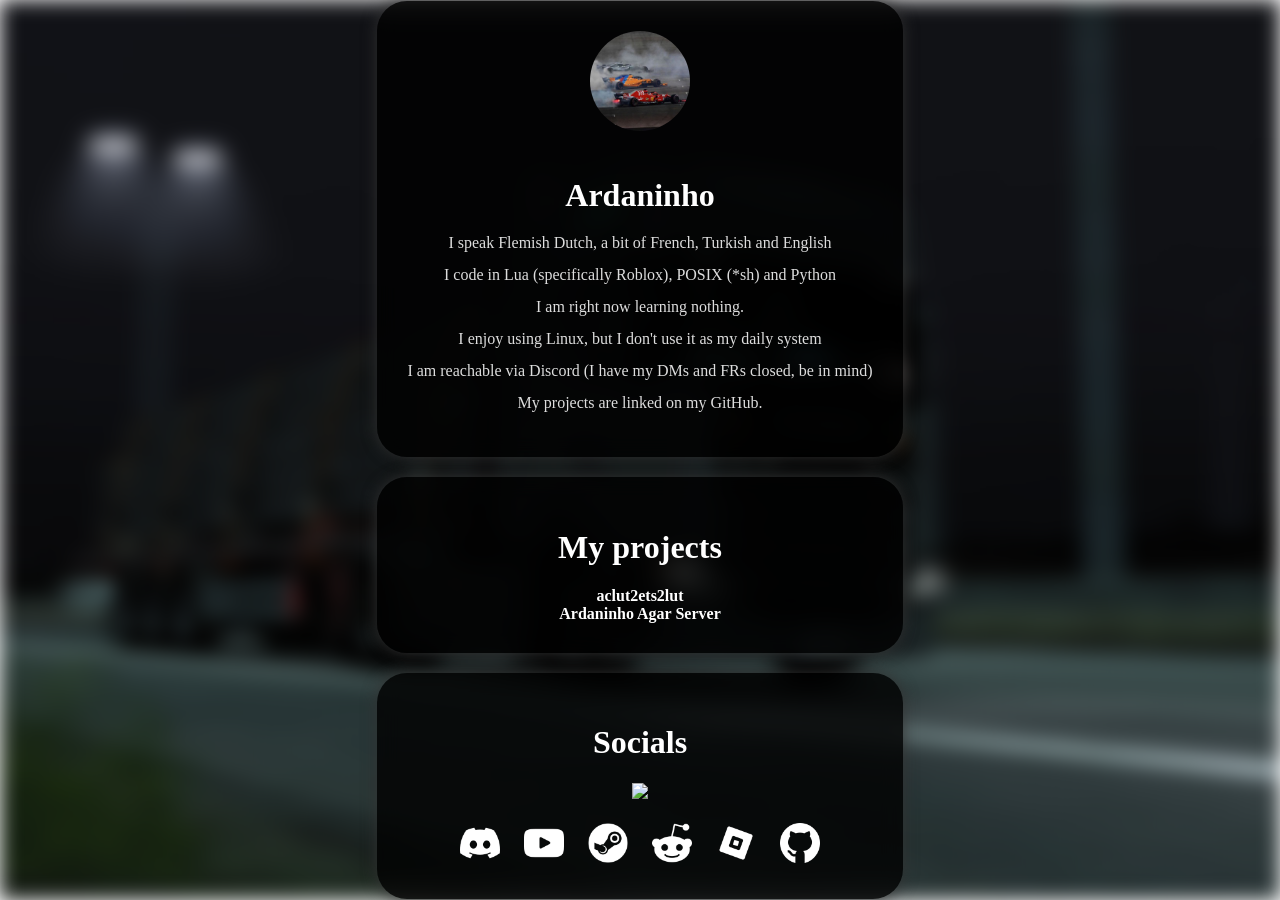
==== index.html @ 2f4925be "website rebuilt" ====
<!DOCTYPE html>
<html lang="en">
<head>
    <meta charset="UTF-8">
    <meta name="viewport" content="width=device-width, initial-scale=1.0">
    <title>About Me</title>
    <link rel="stylesheet" href="styles.css">
</head>
<body>
    <div class="background"></div>
    <div class="p-container">
        <div class="container">
            <img src="/img/pfp.jpeg" alt="Profile Picture" class="profile-pic">
            <h1>Ardaninho</h1>
            <p>I speak Flemish Dutch, a bit of French, Turkish and English</p>
            <p>I code in Lua (specifically Roblox), POSIX (*sh) and Python</p>
            <p>I am right now learning nothing.</p>
            <p>I enjoy using Linux, but I don't use it as my daily system</p>
            <p>I am reachable via Discord (I have my DMs and FRs closed, be in mind)</p>
            <p>My projects are linked on my GitHub.</p>
        </div>
        <div class="container">
            <h1>My projects</h1>
            <a href="https://github.com/Ardaninho/aclut2ets2lut" class="text-button">aclut2ets2lut</a>
            <a href="https://github.com/Ardaninho/ArdaninhoAgarServer" class="text-button">Ardaninho Agar Server</a>
        </div>
        <div class="container">
            <h1>Socials</h1>
            <img src="https://lanyard.cnrad.dev/api/639439553698201626?showDisplayName=true&hideStatus=false&hideTimestamp=false&hideActivity=true&theme=&hideBadges=false&hideDiscrim=false&borderRadius=&bg=0D1117"/>
            <div class="social-icons">
                <a href="https://discord.com/users/639439553698201626"><img src="/img/icons/discord.png" alt="Discord" style="width: 40px; height: 40px;"></a>
                <a href="https://youtube.com/@ardaninho"><img src="/img/icons/youtube.png" alt="YouTube" style="width: 40px; height: 40px;"></a>
                <a href="https://steamcommunity.com/profiles/76561199153327751/"><img src="/img/icons/steam.png" alt="Steam" style="width: 40px; height: 40px;"></a>
                <a href="https://www.reddit.com/user/ArdaninhoYT1/"><img src="/img/icons/reddit.png" alt="Reddit" style="width: 40px; height: 40px;"></a>
                <a href="https://www.roblox.com/users/196789876/profile"><img src="/img/icons/roblox.png" alt="Roblox" style="width: 40px; height: 40px;"></a>
                <a href="https://github.com/Ardaninho"><img src="/img/icons/github.png" alt="GitHub" style="width: 40px; height: 40px;"></a>
            </div>
        </div>
    </div>
</body>
</html>
---- styles.css ----
@font-face {
    font-family: 'Outfit-Regular';
    src: url('/fonts/Outfit-Regular.ttf') format('truetype');
    font-weight: normal;
    font-style: normal;
}
body {
    font-family: 'Outfit-Regular'; 
    margin: 0;
    padding: 0;
    display: flex;
    justify-content: center;
    align-items: center;
    min-height: 100vh;
    position: relative;
    overflow: hidden;
}
.background {
    position: absolute;
    top: 0;
    left: 0;
    width: 100%;
    height: 100%;
    background: url('/img/bg.jpg') no-repeat center center/cover;
    filter: blur(10px);
    z-index: -1;
    border: none; /* Removed any white border */
    background-color: #000; /* Ensures any empty space is black */
}
.p-container {
    display: flex;
    flex-direction: column;
    gap: 20px;
}
.container {
    background: rgba(0, 0, 0, 0.8);
    padding: 30px;
    border-radius: 30px;
    box-shadow: 0 0px 15px rgba(51, 51, 51, 0.9);
    text-align: center;
    backdrop-filter: blur(10px);  
}
.profile-pic {
    width: 100px;
    height: 100px;
    border-radius: 50%;
    object-fit: cover;
    margin-bottom: 20px;
}
h1 {
    font-size: 2rem;
    /* margin-bottom: 5%; */
    color: #fff;
}
p {
    font-size: 1rem;
    color: #ddd;
    line-height: 1;
}
.social-icons {
    margin-top: 20px;
}
.social-icons a {
    margin: 0 10px;
    text-decoration: none;
    font-size: 1.5rem;
    color: #fff;
    transition: box-shadow 0.3s ease-in-out;
}
.social-icons a:hover {
    box-shadow: 0 0 20px rgba(114, 137, 218, 0.8);
}

.text-button {
    font-size: 16px;
    color: #ffffff;
    text-decoration: none;
    font-weight: bold;
    transition: text-shadow 0.3s ease-in-out;
    display: flex;
    flex-direction: column;
}

.text-button:hover {
    text-shadow: 0 0 15px rgba(114, 137, 218, 0.8), 0 0 30px rgba(114, 137, 218, 0.8);
}
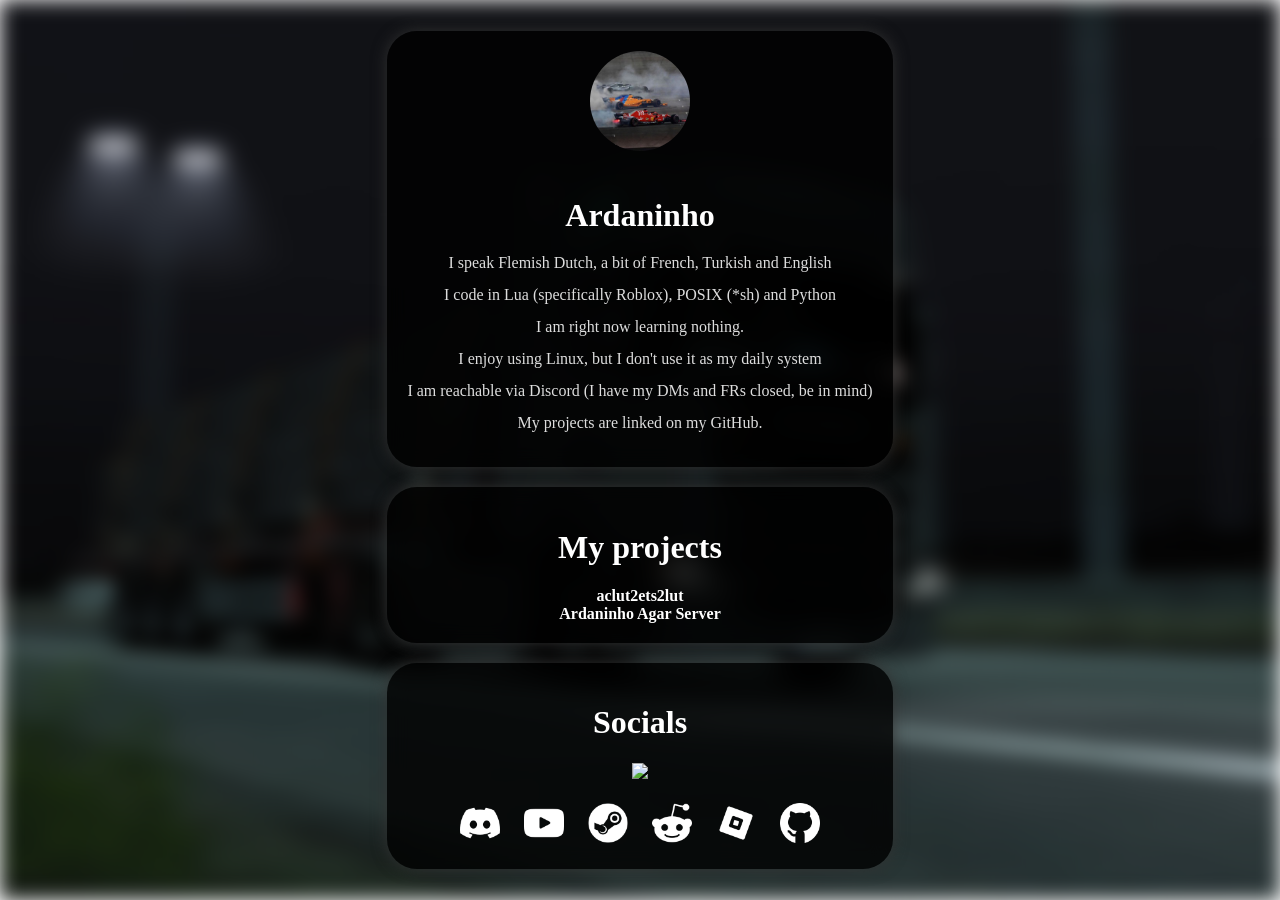
==== commit af81b0cd: "Update index.html" ====
--- a/index.html
+++ b/index.html
@@ -3,7 +3,7 @@
 <head>
     <meta charset="UTF-8">
     <meta name="viewport" content="width=device-width, initial-scale=1.0">
-    <title>About Me</title>
+    <title>Ardaninho's website</title>
     <link rel="stylesheet" href="styles.css">
 </head>
 <body>
--- a/styles.css
+++ b/styles.css
@@ -34,7 +34,7 @@
 }
 .container {
     background: rgba(0, 0, 0, 0.8);
-    padding: 30px;
+    padding: 20px;
     border-radius: 30px;
     box-shadow: 0 0px 15px rgba(51, 51, 51, 0.9);
     text-align: center;
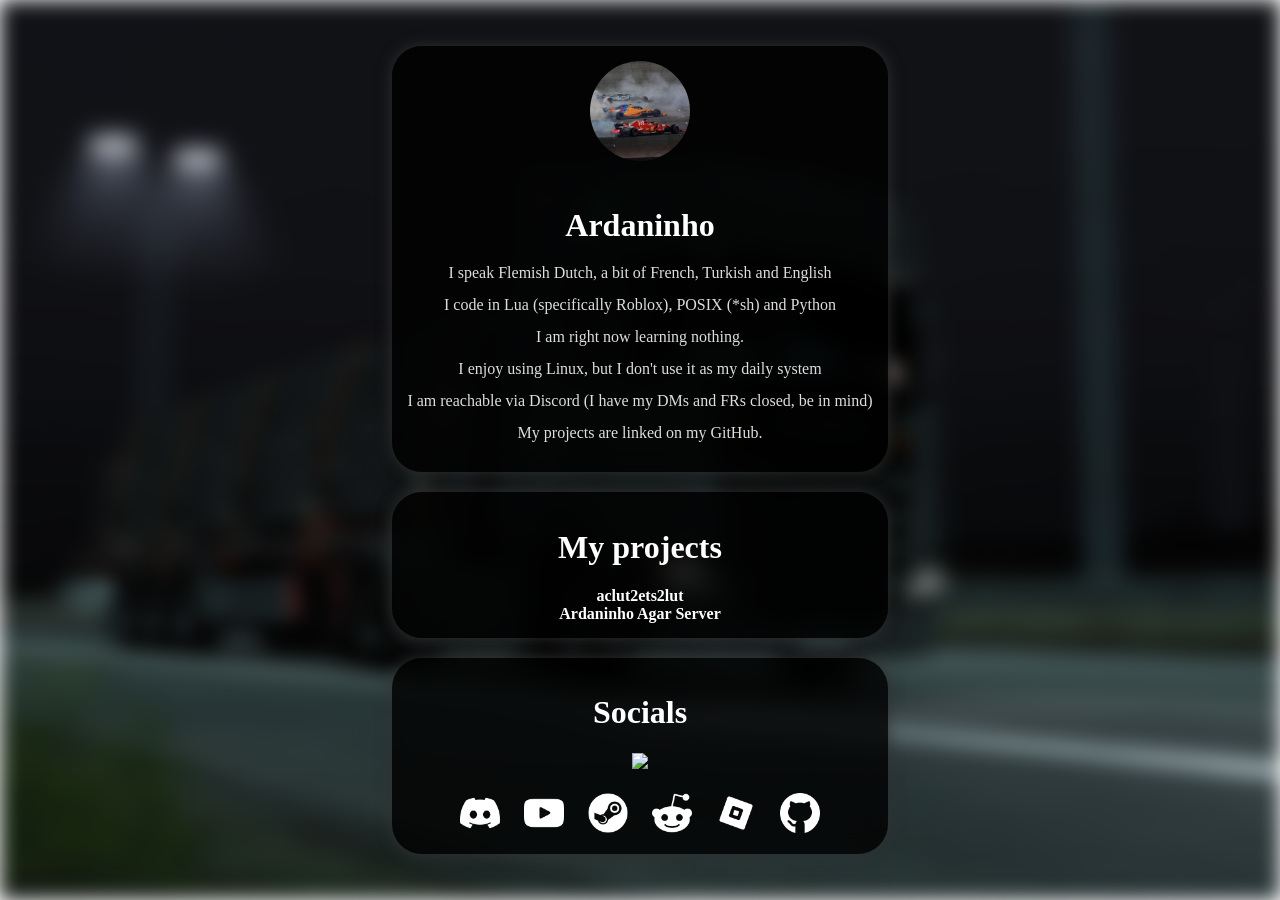
==== commit a88706b2: "last fix" ====
--- a/index.html
+++ b/index.html
@@ -4,6 +4,7 @@
     <meta charset="UTF-8">
     <meta name="viewport" content="width=device-width, initial-scale=1.0">
     <title>Ardaninho's website</title>
+    <link rel="icon" type="image/x-icon" href="/favicon.ico">
     <link rel="stylesheet" href="styles.css">
 </head>
 <body>
--- a/styles.css
+++ b/styles.css
@@ -34,7 +34,7 @@
 }
 .container {
     background: rgba(0, 0, 0, 0.8);
-    padding: 20px;
+    padding: 15px;
     border-radius: 30px;
     box-shadow: 0 0px 15px rgba(51, 51, 51, 0.9);
     text-align: center;
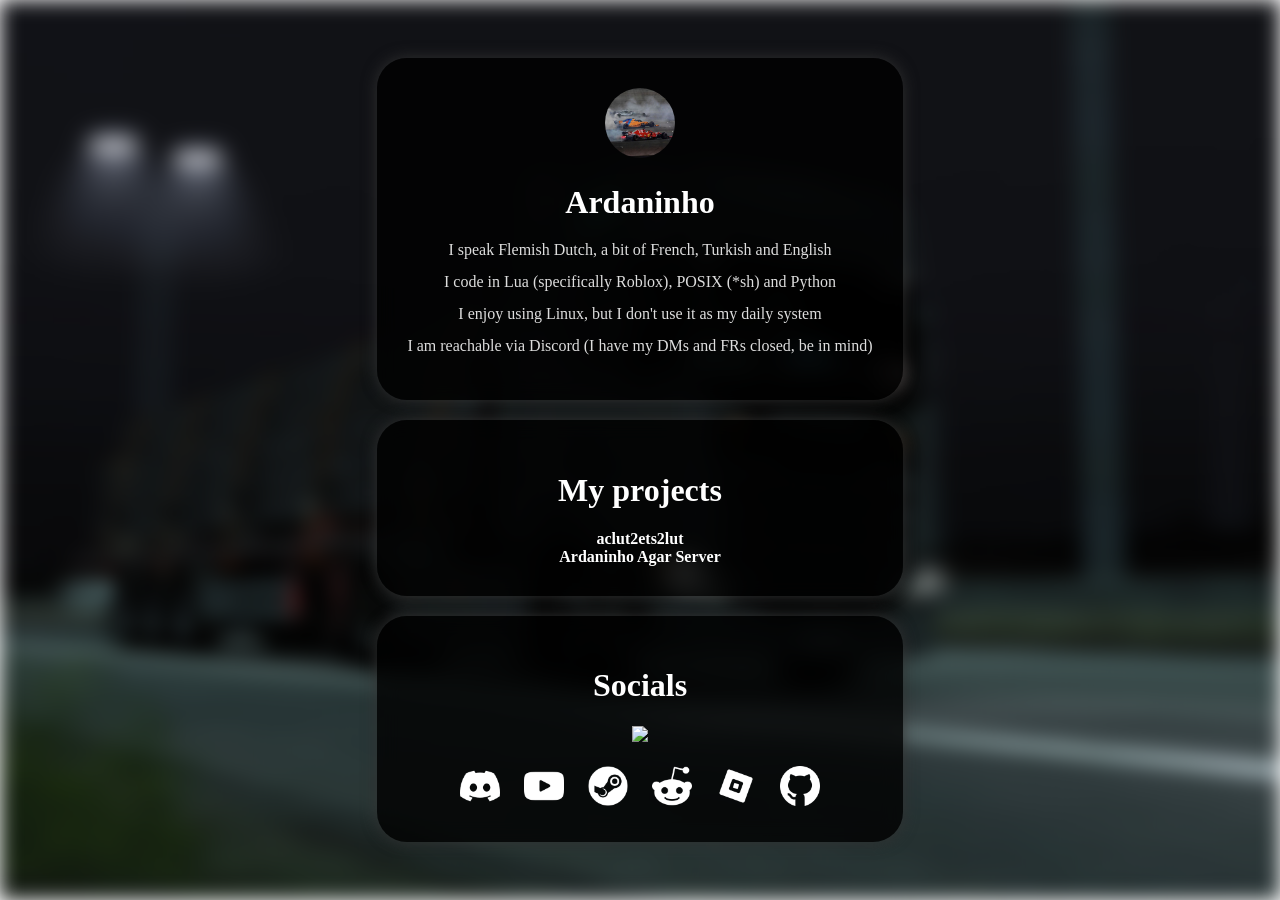
==== commit f16f0ff8: "last fix for real" ====
--- a/index.html
+++ b/index.html
@@ -15,10 +15,8 @@
             <h1>Ardaninho</h1>
             <p>I speak Flemish Dutch, a bit of French, Turkish and English</p>
             <p>I code in Lua (specifically Roblox), POSIX (*sh) and Python</p>
-            <p>I am right now learning nothing.</p>
             <p>I enjoy using Linux, but I don't use it as my daily system</p>
             <p>I am reachable via Discord (I have my DMs and FRs closed, be in mind)</p>
-            <p>My projects are linked on my GitHub.</p>
         </div>
         <div class="container">
             <h1>My projects</h1>
--- a/styles.css
+++ b/styles.css
@@ -34,18 +34,17 @@
 }
 .container {
     background: rgba(0, 0, 0, 0.8);
-    padding: 15px;
+    padding: 30px;
     border-radius: 30px;
     box-shadow: 0 0px 15px rgba(51, 51, 51, 0.9);
     text-align: center;
     backdrop-filter: blur(10px);  
 }
 .profile-pic {
-    width: 100px;
-    height: 100px;
+    width: 70px;
+    height: 70px;
     border-radius: 50%;
     object-fit: cover;
-    margin-bottom: 20px;
 }
 h1 {
     font-size: 2rem;
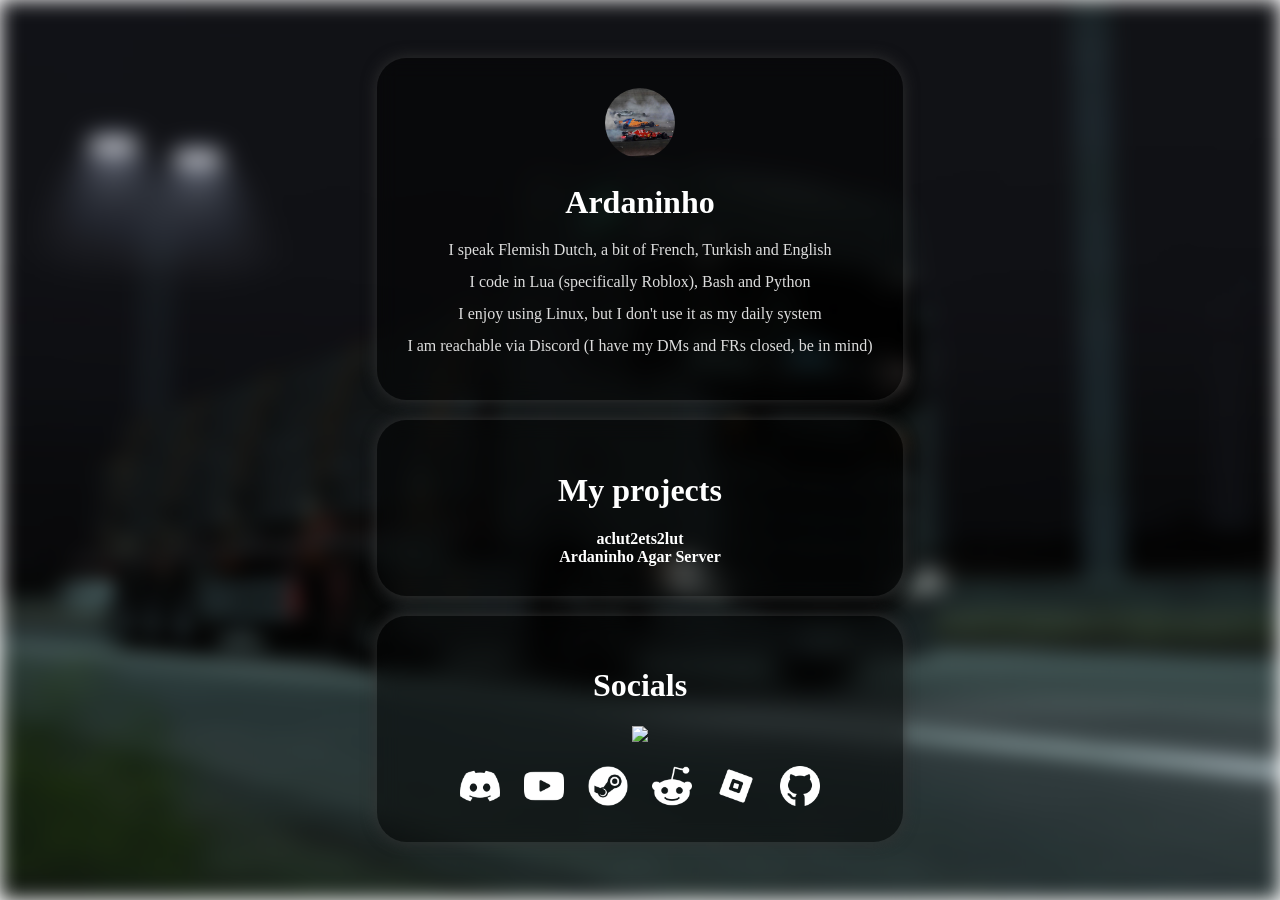
==== commit 661c7f21: "Update index.html" ====
--- a/index.html
+++ b/index.html
@@ -14,7 +14,7 @@
             <img src="/img/pfp.jpeg" alt="Profile Picture" class="profile-pic">
             <h1>Ardaninho</h1>
             <p>I speak Flemish Dutch, a bit of French, Turkish and English</p>
-            <p>I code in Lua (specifically Roblox), POSIX (*sh) and Python</p>
+            <p>I code in Lua (specifically Roblox), Bash and Python</p>
             <p>I enjoy using Linux, but I don't use it as my daily system</p>
             <p>I am reachable via Discord (I have my DMs and FRs closed, be in mind)</p>
         </div>
@@ -37,4 +37,4 @@
         </div>
     </div>
 </body>
-</html>+</html>
--- a/styles.css
+++ b/styles.css
@@ -3,6 +3,9 @@
     src: url('/fonts/Outfit-Regular.ttf') format('truetype');
     font-weight: normal;
     font-style: normal;
+}
+html {
+    overflow-x: hidden;
 }
 body {
     font-family: 'Outfit-Regular'; 
@@ -13,10 +16,10 @@
     align-items: center;
     min-height: 100vh;
     position: relative;
-    overflow: hidden;
+    overflow-x: hidden;
 }
 .background {
-    position: absolute;
+    position: fixed;
     top: 0;
     left: 0;
     width: 100%;
@@ -24,8 +27,9 @@
     background: url('/img/bg.jpg') no-repeat center center/cover;
     filter: blur(10px);
     z-index: -1;
-    border: none; /* Removed any white border */
-    background-color: #000; /* Ensures any empty space is black */
+    border: none;
+    background-color: #000;
+    overflow: hidden;
 }
 .p-container {
     display: flex;
@@ -33,7 +37,9 @@
     gap: 20px;
 }
 .container {
-    background: rgba(0, 0, 0, 0.8);
+    max-height: 300px;
+    overflow: hidden;
+    background: rgba(0, 0, 0, 0.5);
     padding: 30px;
     border-radius: 30px;
     box-shadow: 0 0px 15px rgba(51, 51, 51, 0.9);
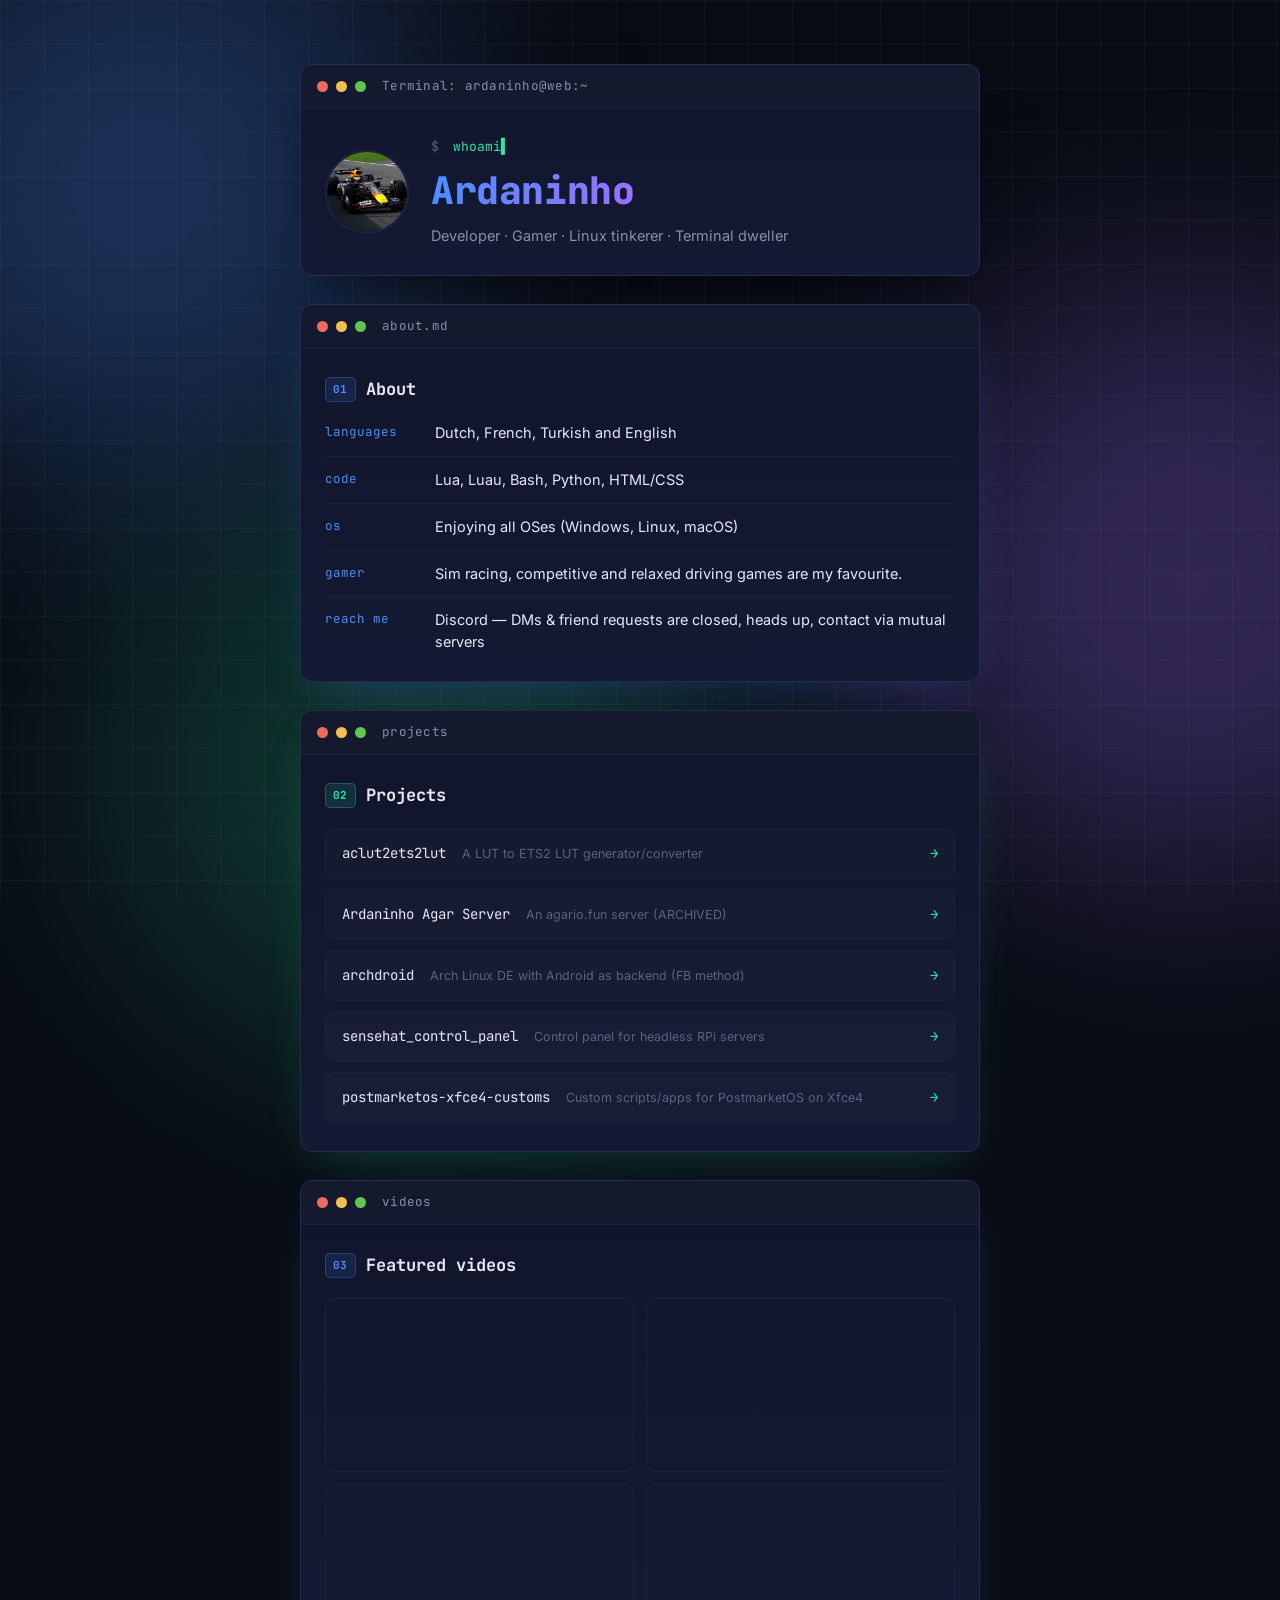
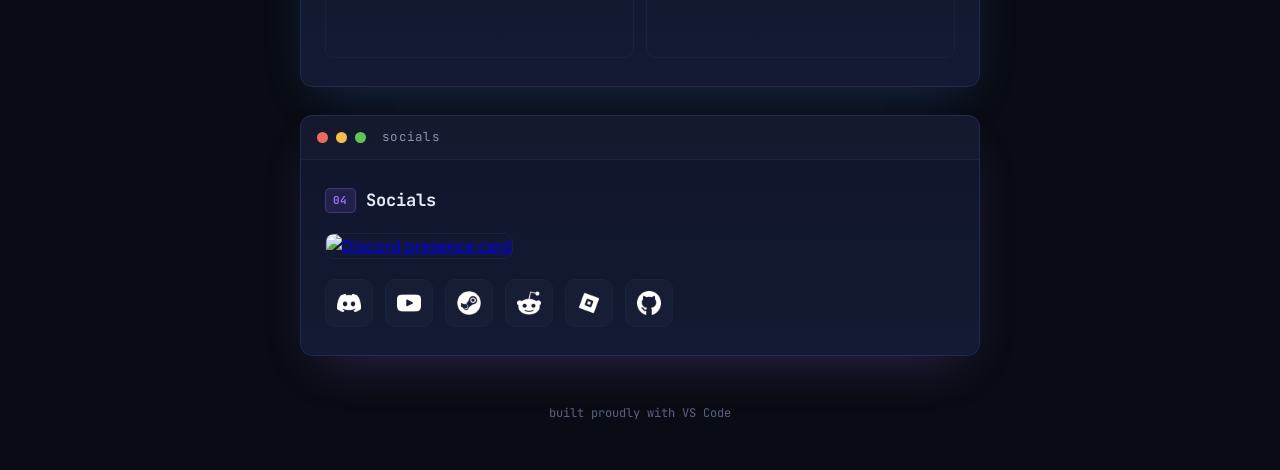
==== commit 0238e1a4: "website revamp" ====
--- a/index.html
+++ b/index.html
@@ -1,40 +1,206 @@
 <!DOCTYPE html>
 <html lang="en">
 <head>
-    <meta charset="UTF-8">
-    <meta name="viewport" content="width=device-width, initial-scale=1.0">
-    <title>Ardaninho's website</title>
-    <link rel="icon" type="image/x-icon" href="/favicon.ico">
-    <link rel="stylesheet" href="styles.css">
+  <meta charset="UTF-8">
+  <meta name="viewport" content="width=device-width, initial-scale=1.0">
+  <title>Ardaninho — About Me</title>
+  <link rel="icon" type="image/x-icon" href="/favicon.ico">
+  <link rel="preconnect" href="https://fonts.googleapis.com">
+  <link rel="preconnect" href="https://fonts.gstatic.com" crossorigin>
+  <link href="https://fonts.googleapis.com/css2?family=JetBrains+Mono:wght@400;500;700;800&family=Inter:wght@400;500;600&display=swap" rel="stylesheet">
+  <link rel="stylesheet" href="styles.css">
 </head>
 <body>
-    <div class="background"></div>
-    <div class="p-container">
-        <div class="container">
-            <img src="/img/pfp.jpeg" alt="Profile Picture" class="profile-pic">
+  <div class="grid-overlay" aria-hidden="true"></div>
+  <div class="glow glow-blue" aria-hidden="true"></div>
+  <div class="glow glow-violet" aria-hidden="true"></div>
+  <div class="glow glow-green" aria-hidden="true"></div>
+
+  <main class="page">
+
+    <!-- HERO -->
+    <section class="hero" id="top">
+      <div class="window hero-window reveal">
+        <div class="window-bar">
+          <span class="dot dot-blue"></span>
+          <span class="dot dot-green"></span>
+          <span class="dot dot-violet"></span>
+          <span class="window-title">Terminal: ardaninho@web:~</span>
+        </div>
+        <div class="window-body hero-body">
+          <img src="/img/pfp.jpeg" alt="Ardaninho's profile picture" class="profile-pic">
+          <div class="hero-text">
+            <p class="prompt-line"><span class="prompt">$</span> <span class="typed" id="typed"></span><span class="cursor" aria-hidden="true">▌</span></p>
             <h1>Ardaninho</h1>
-            <p>I speak Flemish Dutch, a bit of French, Turkish and English</p>
-            <p>I code in Lua (specifically Roblox), Bash and Python</p>
-            <p>I enjoy using Linux, but I don't use it as my daily system</p>
-            <p>I am reachable via Discord (I have my DMs and FRs closed, be in mind)</p>
-        </div>
-        <div class="container">
-            <h1>My projects</h1>
-            <a href="https://github.com/Ardaninho/aclut2ets2lut" class="text-button">aclut2ets2lut</a>
-            <a href="https://github.com/Ardaninho/ArdaninhoAgarServer" class="text-button">Ardaninho Agar Server</a>
-        </div>
-        <div class="container">
-            <h1>Socials</h1>
-            <img src="https://lanyard.cnrad.dev/api/639439553698201626?showDisplayName=true&hideStatus=false&hideTimestamp=false&hideActivity=true&theme=&hideBadges=false&hideDiscrim=false&borderRadius=&bg=0D1117"/>
-            <div class="social-icons">
-                <a href="https://discord.com/users/639439553698201626"><img src="/img/icons/discord.png" alt="Discord" style="width: 40px; height: 40px;"></a>
-                <a href="https://youtube.com/@ardaninho"><img src="/img/icons/youtube.png" alt="YouTube" style="width: 40px; height: 40px;"></a>
-                <a href="https://steamcommunity.com/profiles/76561199153327751/"><img src="/img/icons/steam.png" alt="Steam" style="width: 40px; height: 40px;"></a>
-                <a href="https://www.reddit.com/user/ArdaninhoYT1/"><img src="/img/icons/reddit.png" alt="Reddit" style="width: 40px; height: 40px;"></a>
-                <a href="https://www.roblox.com/users/196789876/profile"><img src="/img/icons/roblox.png" alt="Roblox" style="width: 40px; height: 40px;"></a>
-                <a href="https://github.com/Ardaninho"><img src="/img/icons/github.png" alt="GitHub" style="width: 40px; height: 40px;"></a>
-            </div>
-        </div>
-    </div>
+            <p class="subtitle">Developer · Gamer · Linux tinkerer · Terminal dweller</p>
+          </div>
+        </div>
+      </div>
+    </section>
+
+    <!-- ABOUT -->
+    <section class="stack-section" id="about">
+      <div class="window accent-blue reveal">
+        <div class="window-bar">
+          <span class="dot dot-blue"></span><span class="dot dot-green"></span><span class="dot dot-violet"></span>
+          <span class="window-title">about.md</span>
+        </div>
+        <div class="window-body">
+          <h2><span class="tag tag-blue">01</span> About</h2>
+          <ul class="fact-list">
+            <li><span class="key">languages</span><span class="val">Dutch, French, Turkish and English</span></li>
+            <li><span class="key">code</span><span class="val">Lua, Luau, Bash, Python, HTML/CSS</span></li>
+            <li><span class="key">os</span><span class="val">Enjoying all OSes (Windows, Linux, macOS)</span></li>
+            <li><span class="key">gamer</span><span class="val">Sim racing, competitive and relaxed driving games are my favourite.</span></li>
+            <li><span class="key">reach me</span><span class="val">Discord — DMs &amp; friend requests are closed, heads up, contact via mutual servers</span></li>
+          </ul>
+        </div>
+      </div>
+    </section>
+
+    <!-- PROJECTS -->
+    <section class="stack-section" id="projects">
+      <div class="window accent-green reveal">
+        <div class="window-bar">
+          <span class="dot dot-blue"></span><span class="dot dot-green"></span><span class="dot dot-violet"></span>
+          <span class="window-title">projects</span>
+        </div>
+        <div class="window-body">
+          <h2><span class="tag tag-green">02</span> Projects</h2>
+          <div class="project-grid">
+
+            <a href="https://github.com/Ardaninho/aclut2ets2lut" class="project-card">
+              <span class="project-info">
+                <span class="project-name">aclut2ets2lut</span>
+                <span class="project-desc">A LUT to ETS2 LUT generator/converter</span>
+              </span>
+              <span class="project-arrow" aria-hidden="true">→</span>
+            </a>
+
+            <a href="https://github.com/Ardaninho/ArdaninhoAgarServer" class="project-card">
+              <span class="project-info">
+                <span class="project-name">Ardaninho Agar Server</span>
+                <span class="project-desc">An agario.fun server (ARCHIVED)</span>
+              </span>
+              <span class="project-arrow" aria-hidden="true">→</span>
+            </a>
+
+            <a href="https://github.com/Ardaninho/archdroid" class="project-card">
+              <span class="project-info">
+                <span class="project-name">archdroid</span>
+                <span class="project-desc">Arch Linux DE with Android as backend (FB method)</span>
+              </span>
+              <span class="project-arrow" aria-hidden="true">→</span>
+            </a>
+
+            <a href="https://github.com/Ardaninho/sensehat_control_panel" class="project-card">
+              <span class="project-info">
+                <span class="project-name">sensehat_control_panel</span>
+                <span class="project-desc">Control panel for headless RPi servers</span>
+              </span>
+              <span class="project-arrow" aria-hidden="true">→</span>
+            </a>
+
+            <a href="https://github.com/Ardaninho/postmarketos-xfce4-customs-ardaninho" class="project-card">
+              <span class="project-info">
+                <span class="project-name">postmarketos-xfce4-customs</span>
+                <span class="project-desc">Custom scripts/apps for PostmarketOS on Xfce4</span>
+              </span>
+              <span class="project-arrow" aria-hidden="true">→</span>
+            </a>
+
+          </div>
+        </div>
+      </div>
+    </section>
+
+    <!-- VIDEOS -->
+    <section class="stack-section" id="videos">
+      <div class="window accent-blue reveal">
+        <div class="window-bar">
+          <span class="dot dot-blue"></span><span class="dot dot-green"></span><span class="dot dot-violet"></span>
+          <span class="window-title">videos</span>
+        </div>
+        <div class="window-body">
+          <h2><span class="tag tag-blue">03</span> Featured videos</h2>
+          <div class="video-grid">
+            <iframe width="320" height="200" src="https://www.youtube.com/embed/aNmvrq7fWKg?si=7t1F5Ye08kiSlMY5" title="YouTube video player" frameborder="0" allow="accelerometer; autoplay; clipboard-write; encrypted-media; gyroscope; picture-in-picture; web-share" referrerpolicy="strict-origin-when-cross-origin" allowfullscreen></iframe>
+            <iframe width="320" height="200" src="https://www.youtube.com/embed/r0QV3DhbZB0?si=R0i2dqUzINgJk2Gi" title="YouTube video player" frameborder="0" allow="accelerometer; autoplay; clipboard-write; encrypted-media; gyroscope; picture-in-picture; web-share" referrerpolicy="strict-origin-when-cross-origin" allowfullscreen></iframe>
+            <iframe width="320" height="200" src="https://www.youtube.com/embed/Dyv2S-MK7P0?si=8xjMFCKRacK23TEb" title="YouTube video player" frameborder="0" allow="accelerometer; autoplay; clipboard-write; encrypted-media; gyroscope; picture-in-picture; web-share" referrerpolicy="strict-origin-when-cross-origin" allowfullscreen></iframe>
+            <iframe width="320" height="200" src="https://www.youtube.com/embed/eJXG1W-iSco?si=9hQozSYU3Wl-T4NS" title="YouTube video player" frameborder="0" allow="accelerometer; autoplay; clipboard-write; encrypted-media; gyroscope; picture-in-picture; web-share" referrerpolicy="strict-origin-when-cross-origin" allowfullscreen></iframe>
+          </div>
+        </div>
+      </div>
+    </section>
+
+    <!-- SOCIALS -->
+    <section class="stack-section" id="socials">
+      <div class="window accent-violet reveal">
+        <div class="window-bar">
+          <span class="dot dot-blue"></span><span class="dot dot-green"></span><span class="dot dot-violet"></span>
+          <span class="window-title">socials</span>
+        </div>
+        <div class="window-body">
+          <h2><span class="tag tag-violet">04</span> Socials</h2>
+          <a href="https://discord.com/users/639439553698201626" class="lanyard-link" aria-label="Discord">
+            <img class="lanyard" src="https://lanyard.cnrad.dev/api/639439553698201626?bg=141a33" alt="Discord presence card">
+          </a>
+          <div class="social-icons">
+            <a href="https://discord.com/users/639439553698201626" aria-label="Discord"><img src="/img/icons/discord.png" alt=""></a>
+            <a href="https://youtube.com/@ardaninho" aria-label="YouTube"><img src="/img/icons/youtube.png" alt=""></a>
+            <a href="https://steamcommunity.com/profiles/76561199153327751/" aria-label="Steam"><img src="/img/icons/steam.png" alt=""></a>
+            <a href="https://www.reddit.com/user/ArdaninhoYT1/" aria-label="Reddit"><img src="/img/icons/reddit.png" alt=""></a>
+            <a href="https://www.roblox.com/users/196789876/profile" aria-label="Roblox"><img src="/img/icons/roblox.png" alt=""></a>
+            <a href="https://github.com/Ardaninho" aria-label="GitHub"><img src="/img/icons/github.png" alt=""></a>
+          </div>
+        </div>
+      </div>
+    </section>
+
+    <footer class="footer">
+      <span>built proudly with VS Code</span>
+    </footer>
+
+  </main>
+
+  <script>
+    (function () {
+      var text = "whoami";
+      var el = document.getElementById('typed');
+      var reduceMotion = window.matchMedia('(prefers-reduced-motion: reduce)').matches;
+      if (!el) return;
+      if (reduceMotion) {
+        el.textContent = text;
+        return;
+      }
+      var i = 0;
+      function type() {
+        el.textContent = text.slice(0, i);
+        i++;
+        if (i <= text.length) setTimeout(type, 110);
+      }
+      type();
+    })();
+  </script>
+
+  <script>
+    (function () {
+      var reduceMotion = window.matchMedia('(prefers-reduced-motion: reduce)').matches;
+      var windows = document.querySelectorAll('.window.reveal');
+      if (reduceMotion || !('IntersectionObserver' in window)) {
+        windows.forEach(function (w) { w.classList.add('is-visible'); });
+        return;
+      }
+      var observer = new IntersectionObserver(function (entries) {
+        entries.forEach(function (entry) {
+          if (entry.isIntersecting) {
+            entry.target.classList.add('is-visible');
+            observer.unobserve(entry.target);
+          }
+        });
+      }, { threshold: 0.15 });
+      windows.forEach(function (w) { observer.observe(w); });
+    })();
+  </script>
 </body>
-</html>
+</html>
--- a/styles.css
+++ b/styles.css
@@ -1,91 +1,387 @@
-@font-face {
-    font-family: 'Outfit-Regular';
-    src: url('/fonts/Outfit-Regular.ttf') format('truetype');
-    font-weight: normal;
-    font-style: normal;
-}
-html {
-    overflow-x: hidden;
-}
+/* ===== Design tokens ===== */
+:root {
+  --bg: #090c14;
+  --surface: #10152b;
+  --surface-2: #141a33;
+  --border: #232a4d;
+  --border-soft: #1b2140;
+
+  --blue: #4c8dff;
+  --green: #2ee6a6;
+  --violet: #9d6fff;
+
+  --red: #EC6B5F;
+  --yellow: #F5BF4E;
+  --green2: #61C554;
+
+  --text: #e7e9f5;
+  --muted: #8890ac;
+  --muted-soft: #5b6182;
+
+  --font-mono: 'JetBrains Mono', ui-monospace, SFMono-Regular, Menlo, Consolas, monospace;
+  --font-body: 'Inter', system-ui, -apple-system, sans-serif;
+
+  --radius: 12px;
+  --window-max: 720px;
+}
+
+* { box-sizing: border-box; }
+
+html { scroll-behavior: smooth; }
+@media (prefers-reduced-motion: reduce) {
+  html { scroll-behavior: auto; }
+  * { animation-duration: 0.001ms !important; animation-iteration-count: 1 !important; transition-duration: 0.001ms !important; }
+}
+
 body {
-    font-family: 'Outfit-Regular'; 
-    margin: 0;
-    padding: 0;
-    display: flex;
-    justify-content: center;
-    align-items: center;
-    min-height: 100vh;
-    position: relative;
-    overflow-x: hidden;
-}
-.background {
-    position: fixed;
-    top: 0;
-    left: 0;
-    width: 100%;
-    height: 100%;
-    background: url('/img/bg.jpg') no-repeat center center/cover;
-    filter: blur(10px);
-    z-index: -1;
-    border: none;
-    background-color: #000;
-    overflow: hidden;
-}
-.p-container {
-    display: flex;
-    flex-direction: column;
-    gap: 20px;
-}
-.container {
-    max-height: 300px;
-    overflow: hidden;
-    background: rgba(0, 0, 0, 0.5);
-    padding: 30px;
-    border-radius: 30px;
-    box-shadow: 0 0px 15px rgba(51, 51, 51, 0.9);
-    text-align: center;
-    backdrop-filter: blur(10px);  
-}
+  margin: 0;
+  background: var(--bg);
+  color: var(--text);
+  font-family: var(--font-body);
+  line-height: 1.5;
+  -webkit-font-smoothing: antialiased;
+  min-height: 100vh;
+  position: relative;
+  overflow-x: hidden;
+}
+
+/* ===== Ambient background ===== */
+.grid-overlay {
+  position: fixed;
+  inset: 0;
+  z-index: 0;
+  background-image:
+    linear-gradient(to right, rgba(231, 233, 245, 0.035) 1px, transparent 1px),
+    linear-gradient(to bottom, rgba(231, 233, 245, 0.035) 1px, transparent 1px);
+  background-size: 44px 44px;
+  pointer-events: none;
+}
+
+.glow {
+  position: fixed;
+  width: 46vw;
+  height: 46vw;
+  max-width: 620px;
+  max-height: 620px;
+  border-radius: 50%;
+  filter: blur(120px);
+  opacity: 0.28;
+  z-index: 0;
+  pointer-events: none;
+}
+.glow-blue   { top: -12%; left: -12%; background: var(--blue); }
+.glow-violet { top: 32%; right: -16%; background: var(--violet); }
+.glow-green  { bottom: -18%; left: 8%; background: var(--green); opacity: 0.18; }
+
+/* ===== Layout ===== */
+.page {
+  position: relative;
+  z-index: 1;
+  max-width: var(--window-max);
+  margin: 0 auto;
+  padding: 64px 20px 40px;
+  display: flex;
+  flex-direction: column;
+  gap: 28px;
+}
+
+.hero, .stack-section { width: 100%; }
+
+/* ===== Window chrome (signature element) ===== */
+.window {
+  background: linear-gradient(180deg, var(--surface) 0%, var(--surface-2) 100%);
+  border: 1px solid var(--border);
+  border-radius: var(--radius);
+  overflow: hidden;
+  box-shadow: 0 20px 50px -20px rgba(0, 0, 0, 0.6);
+}
+
+/* ===== Scroll reveal ===== */
+.window.reveal {
+  opacity: 0;
+  transform: scale(0.8);
+  transition: opacity 0.6s ease, transform 0.6s ease;
+}
+
+.window.reveal.is-visible {
+  opacity: 1;
+  transform: scale(1);
+}
+
+@media (prefers-reduced-motion: reduce) {
+  .window.reveal {
+    opacity: 1;
+    transform: none;
+    transition: none;
+  }
+}
+
+.window-bar {
+  display: flex;
+  align-items: center;
+  gap: 8px;
+  padding: 12px 16px;
+  border-bottom: 1px solid var(--border-soft);
+  background: rgba(255, 255, 255, 0.015);
+}
+
+.dot { width: 11px; height: 11px; border-radius: 50%; display: inline-block; }
+.dot-blue   { background: var(--red); }
+.dot-green  { background: var(--yellow); }
+.dot-violet { background: var(--green2); }
+
+.window-title {
+  margin-left: 8px;
+  font-family: var(--font-mono);
+  font-size: 12.5px;
+  color: var(--muted);
+  letter-spacing: 0.02em;
+}
+
+.window-body { padding: 28px 24px; }
+
+.accent-blue   { box-shadow: 0 20px 50px -20px rgba(76, 141, 255, 0.28); }
+.accent-green  { box-shadow: 0 20px 50px -20px rgba(46, 230, 166, 0.24); }
+.accent-violet { box-shadow: 0 20px 50px -20px #9d6fff47; }
+
+/* ===== Hero ===== */
+.hero-body {
+  display: flex;
+  align-items: center;
+  gap: 22px;
+  flex-wrap: wrap;
+}
+
 .profile-pic {
-    width: 70px;
-    height: 70px;
-    border-radius: 50%;
-    object-fit: cover;
-}
-h1 {
-    font-size: 2rem;
-    /* margin-bottom: 5%; */
-    color: #fff;
-}
-p {
-    font-size: 1rem;
-    color: #ddd;
-    line-height: 1;
-}
+  width: 84px;
+  height: 84px;
+  border-radius: 50%;
+  object-fit: cover;
+  border: 2px solid var(--border-soft);
+  flex-shrink: 0;
+}
+
+.hero-text { min-width: 0; }
+
+.prompt-line {
+  margin: 0 0 6px;
+  font-family: var(--font-mono);
+  font-size: 13px;
+  color: var(--green);
+}
+.prompt { color: var(--muted-soft); margin-right: 6px; }
+.cursor {
+  display: inline-block;
+  color: var(--green);
+  animation: blink 1s step-start infinite;
+}
+@keyframes blink { 50% { opacity: 0; } }
+
+.hero h1 {
+  margin: 0 0 6px;
+  font-family: var(--font-mono);
+  font-weight: 800;
+  font-size: clamp(28px, 5vw, 38px);
+  letter-spacing: -0.01em;
+  background: linear-gradient(90deg, var(--blue), var(--violet) 60%, var(--green));
+  -webkit-background-clip: text;
+  background-clip: text;
+  color: transparent;
+}
+
+.subtitle {
+  margin: 0;
+  color: var(--muted);
+  font-size: 14.5px;
+}
+
+/* ===== Section headings ===== */
+h2 {
+  margin: 0 0 20px;
+  font-family: var(--font-mono);
+  font-size: 17px;
+  font-weight: 700;
+  display: flex;
+  align-items: center;
+  gap: 10px;
+  color: var(--text);
+}
+
+.tag {
+  font-size: 11px;
+  font-weight: 700;
+  padding: 3px 7px;
+  border-radius: 5px;
+  letter-spacing: 0.03em;
+}
+.tag-blue   { color: var(--blue);   background: rgba(76, 141, 255, 0.12); border: 1px solid rgba(76, 141, 255, 0.28); }
+.tag-green  { color: var(--green);  background: rgba(46, 230, 166, 0.12); border: 1px solid rgba(46, 230, 166, 0.28); }
+.tag-violet { color: var(--violet); background: rgba(157, 111, 255, 0.12); border: 1px solid rgba(157, 111, 255, 0.28); }
+
+/* ===== About ===== */
+.fact-list {
+  list-style: none;
+  margin: 0;
+  padding: 0;
+  display: flex;
+  flex-direction: column;
+  gap: 12px;
+}
+.fact-list li {
+  display: grid;
+  grid-template-columns: 96px 1fr;
+  gap: 14px;
+  padding-bottom: 12px;
+  border-bottom: 1px solid var(--border-soft);
+  font-size: 14.5px;
+}
+.fact-list li:last-child { border-bottom: none; padding-bottom: 0; }
+.key {
+  font-family: var(--font-mono);
+  font-size: 12.5px;
+  color: var(--blue);
+  padding-top: 1px;
+}
+.val { color: var(--text); }
+
+/* ===== Projects ===== */
+.project-grid {
+  display: flex;
+  flex-direction: column;
+  gap: 10px;
+}
+
+.project-card {
+  display: flex;
+  align-items: center;
+  justify-content: space-between;
+  padding: 14px 16px;
+  border: 1px solid var(--border-soft);
+  border-radius: 9px;
+  text-decoration: none;
+  color: var(--text);
+  font-family: var(--font-mono);
+  font-size: 14px;
+  background: #ffffff04;
+  transition: border-color 0.15s ease, transform 0.15s ease, background 0.15s ease;
+}
+.project-card:hover,
+.project-card:focus-visible {
+  border-color: var(--green);
+  background: rgba(46, 230, 166, 0.06);
+  transform: translateX(2px);
+}
+.project-card:focus-visible { outline: 2px solid var(--green); outline-offset: 2px; }
+
+.project-arrow {
+  color: var(--green);
+  transition: transform 0.15s ease;
+}
+.project-card:hover .project-arrow { transform: translateX(3px); }
+
+.project-name {
+  margin-right: 8px;
+}
+
+.project-info {
+  display: flex;
+  align-items: baseline;
+  gap: 8px;
+  min-width: 0;
+}
+
+.project-desc {
+  align-items: left;
+  font-family: var(--font-body);
+  font-size: 12.5px;
+  color: var(--muted-soft);
+}
+
+/* ===== Videos ===== */
+
+.video-grid {
+  display: grid;
+  grid-template-columns: 1fr 1fr;
+  gap: 12px;
+}
+
+.video-grid iframe {
+  width: 100%;
+  aspect-ratio: 16 / 9;
+  height: auto;
+  border-radius: 9px;
+  border: 1px solid var(--border-soft);
+}
+
+
+/* ===== Socials ===== */
+.lanyard {
+  display: block;
+  max-width: 100%;
+  border-radius: 9px;
+  margin-bottom: 20px;
+  border: 1px solid var(--border-soft);
+}
+
+.lanyard-link {
+  display: block;
+  width: fit-content;
+  margin-bottom: 20px;
+  border-radius: 9px;
+  transition: transform 0.15s ease, opacity 0.15s ease;
+}
+
+.lanyard-link:hover,
+.lanyard-link:focus-visible {
+  border-color: var(--violet);
+  transform: translateY(-2px);
+  opacity: 0.9;
+}
+.lanyard-link:focus-visible { outline: 2px solid var(--violet); outline-offset: 2px; }
+
 .social-icons {
-    margin-top: 20px;
-}
+  display: flex;
+  flex-wrap: wrap;
+  gap: 12px;
+}
+
 .social-icons a {
-    margin: 0 10px;
-    text-decoration: none;
-    font-size: 1.5rem;
-    color: #fff;
-    transition: box-shadow 0.3s ease-in-out;
-}
-.social-icons a:hover {
-    box-shadow: 0 0 20px rgba(114, 137, 218, 0.8);
-}
-
-.text-button {
-    font-size: 16px;
-    color: #ffffff;
-    text-decoration: none;
-    font-weight: bold;
-    transition: text-shadow 0.3s ease-in-out;
-    display: flex;
-    flex-direction: column;
-}
-
-.text-button:hover {
-    text-shadow: 0 0 15px rgba(114, 137, 218, 0.8), 0 0 30px rgba(114, 137, 218, 0.8);
+  display: flex;
+  align-items: center;
+  justify-content: center;
+  width: 48px;
+  height: 48px;
+  border-radius: 10px;
+  border: 1px solid var(--border-soft);
+  background: rgba(255, 255, 255, 0.015);
+  transition: border-color 0.15s ease, transform 0.15s ease, background 0.15s ease;
+}
+.social-icons a:hover,
+.social-icons a:focus-visible {
+  border-color: var(--violet);
+  background: rgba(157, 111, 255, 0.08);
+  transform: translateY(-2px);
+}
+.social-icons a:focus-visible { outline: 2px solid var(--violet); outline-offset: 2px; }
+
+.social-icons img { width: 24px; height: 24px; }
+
+/* ===== Footer ===== */
+.footer {
+  text-align: center;
+  padding: 20px 0 8px;
+  font-family: var(--font-mono);
+  font-size: 12px;
+  color: var(--muted-soft);
+}
+
+/* ===== Responsive ===== */
+@media (max-width: 560px) {
+  .page { padding: 40px 14px 32px; gap: 20px; }
+  .window-body { padding: 22px 18px; }
+  .hero-body { gap: 16px; }
+  .profile-pic { width: 68px; height: 68px; }
+  .fact-list li { grid-template-columns: 1fr; gap: 4px; }
+  .key::after { content: ""; }
+  .video-grid { grid-template-columns: 1fr; }
 }
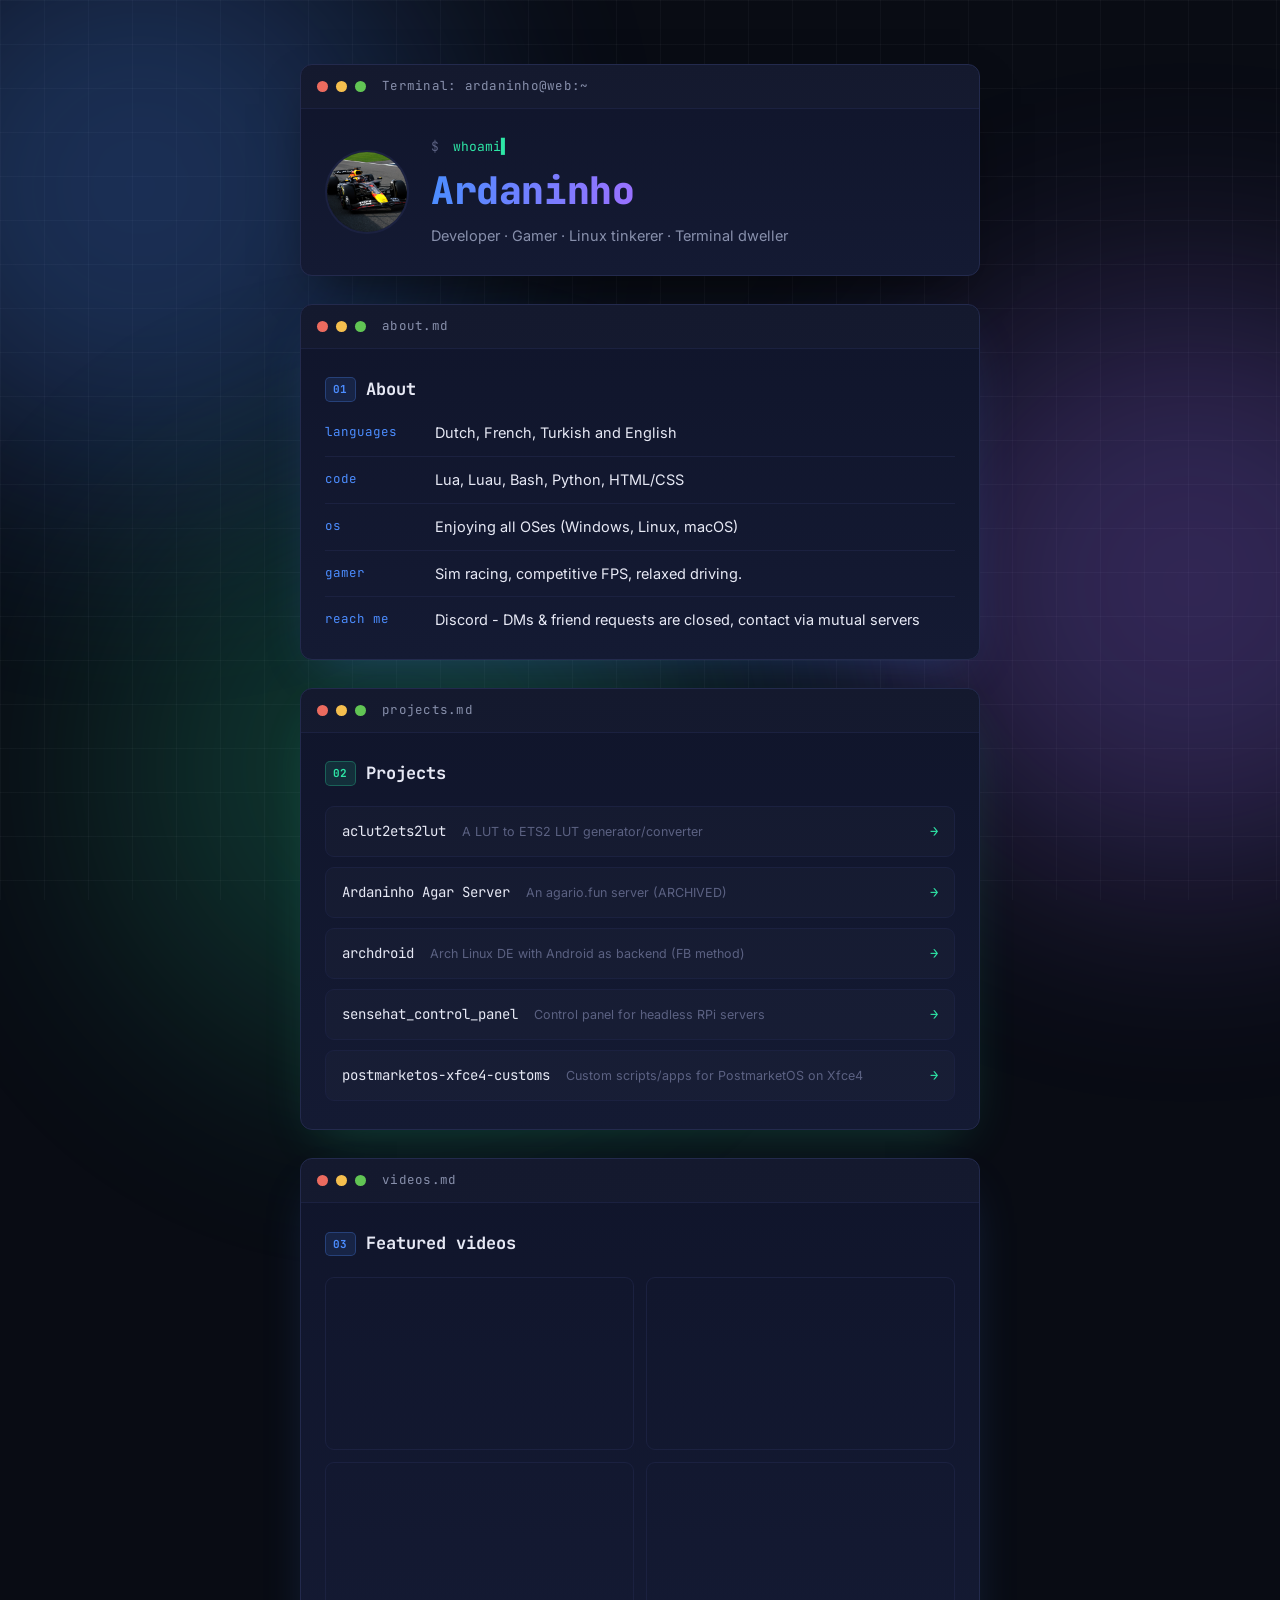
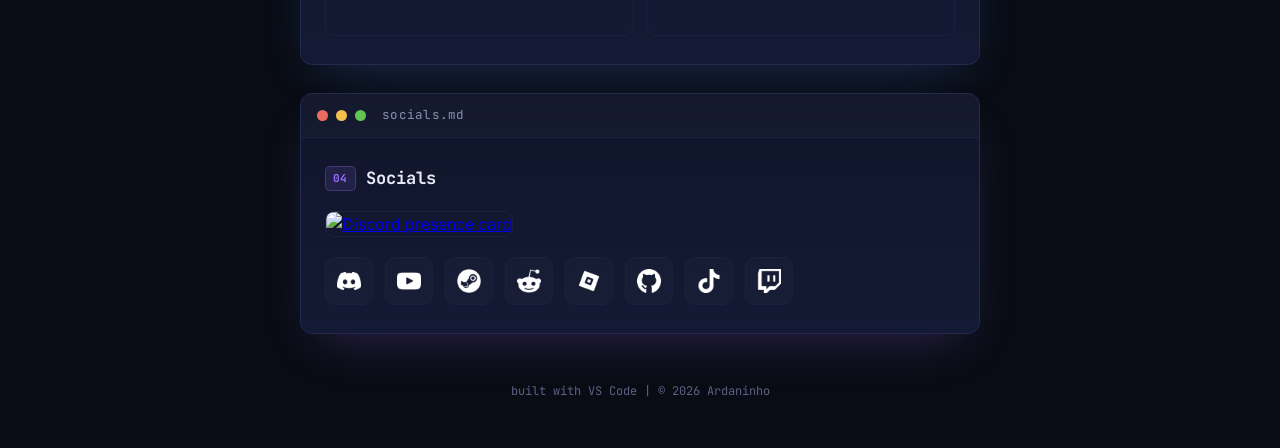
==== commit 432ccc2a: "more stuff added" ====
--- a/index.html
+++ b/index.html
@@ -3,7 +3,7 @@
 <head>
   <meta charset="UTF-8">
   <meta name="viewport" content="width=device-width, initial-scale=1.0">
-  <title>Ardaninho — About Me</title>
+  <title>Ardaninho's website</title>
   <link rel="icon" type="image/x-icon" href="/favicon.ico">
   <link rel="preconnect" href="https://fonts.googleapis.com">
   <link rel="preconnect" href="https://fonts.gstatic.com" crossorigin>
@@ -51,8 +51,8 @@
             <li><span class="key">languages</span><span class="val">Dutch, French, Turkish and English</span></li>
             <li><span class="key">code</span><span class="val">Lua, Luau, Bash, Python, HTML/CSS</span></li>
             <li><span class="key">os</span><span class="val">Enjoying all OSes (Windows, Linux, macOS)</span></li>
-            <li><span class="key">gamer</span><span class="val">Sim racing, competitive and relaxed driving games are my favourite.</span></li>
-            <li><span class="key">reach me</span><span class="val">Discord — DMs &amp; friend requests are closed, heads up, contact via mutual servers</span></li>
+            <li><span class="key">gamer</span><span class="val">Sim racing, competitive FPS, relaxed driving.</span></li>
+            <li><span class="key">reach me</span><span class="val">Discord - DMs &amp; friend requests are closed, contact via mutual servers</span></li>
           </ul>
         </div>
       </div>
@@ -63,7 +63,7 @@
       <div class="window accent-green reveal">
         <div class="window-bar">
           <span class="dot dot-blue"></span><span class="dot dot-green"></span><span class="dot dot-violet"></span>
-          <span class="window-title">projects</span>
+          <span class="window-title">projects.md</span>
         </div>
         <div class="window-body">
           <h2><span class="tag tag-green">02</span> Projects</h2>
@@ -119,7 +119,7 @@
       <div class="window accent-blue reveal">
         <div class="window-bar">
           <span class="dot dot-blue"></span><span class="dot dot-green"></span><span class="dot dot-violet"></span>
-          <span class="window-title">videos</span>
+          <span class="window-title">videos.md</span>
         </div>
         <div class="window-body">
           <h2><span class="tag tag-blue">03</span> Featured videos</h2>
@@ -138,7 +138,7 @@
       <div class="window accent-violet reveal">
         <div class="window-bar">
           <span class="dot dot-blue"></span><span class="dot dot-green"></span><span class="dot dot-violet"></span>
-          <span class="window-title">socials</span>
+          <span class="window-title">socials.md</span>
         </div>
         <div class="window-body">
           <h2><span class="tag tag-violet">04</span> Socials</h2>
@@ -152,13 +152,15 @@
             <a href="https://www.reddit.com/user/ArdaninhoYT1/" aria-label="Reddit"><img src="/img/icons/reddit.png" alt=""></a>
             <a href="https://www.roblox.com/users/196789876/profile" aria-label="Roblox"><img src="/img/icons/roblox.png" alt=""></a>
             <a href="https://github.com/Ardaninho" aria-label="GitHub"><img src="/img/icons/github.png" alt=""></a>
+            <a href="https://www.tiktok.com/@ardaninho20" aria-label="TikTok"><img src="/img/icons/tt.png" alt=""></a>
+            <a href="https://www.twitch.tv/ardaninho1" aria-label="Twitch"><img src="/img/icons/ttv.png" alt=""></a>
           </div>
         </div>
       </div>
     </section>
 
     <footer class="footer">
-      <span>built proudly with VS Code</span>
+      <span>built with VS Code | © 2026 Ardaninho</span>
     </footer>
 
   </main>
